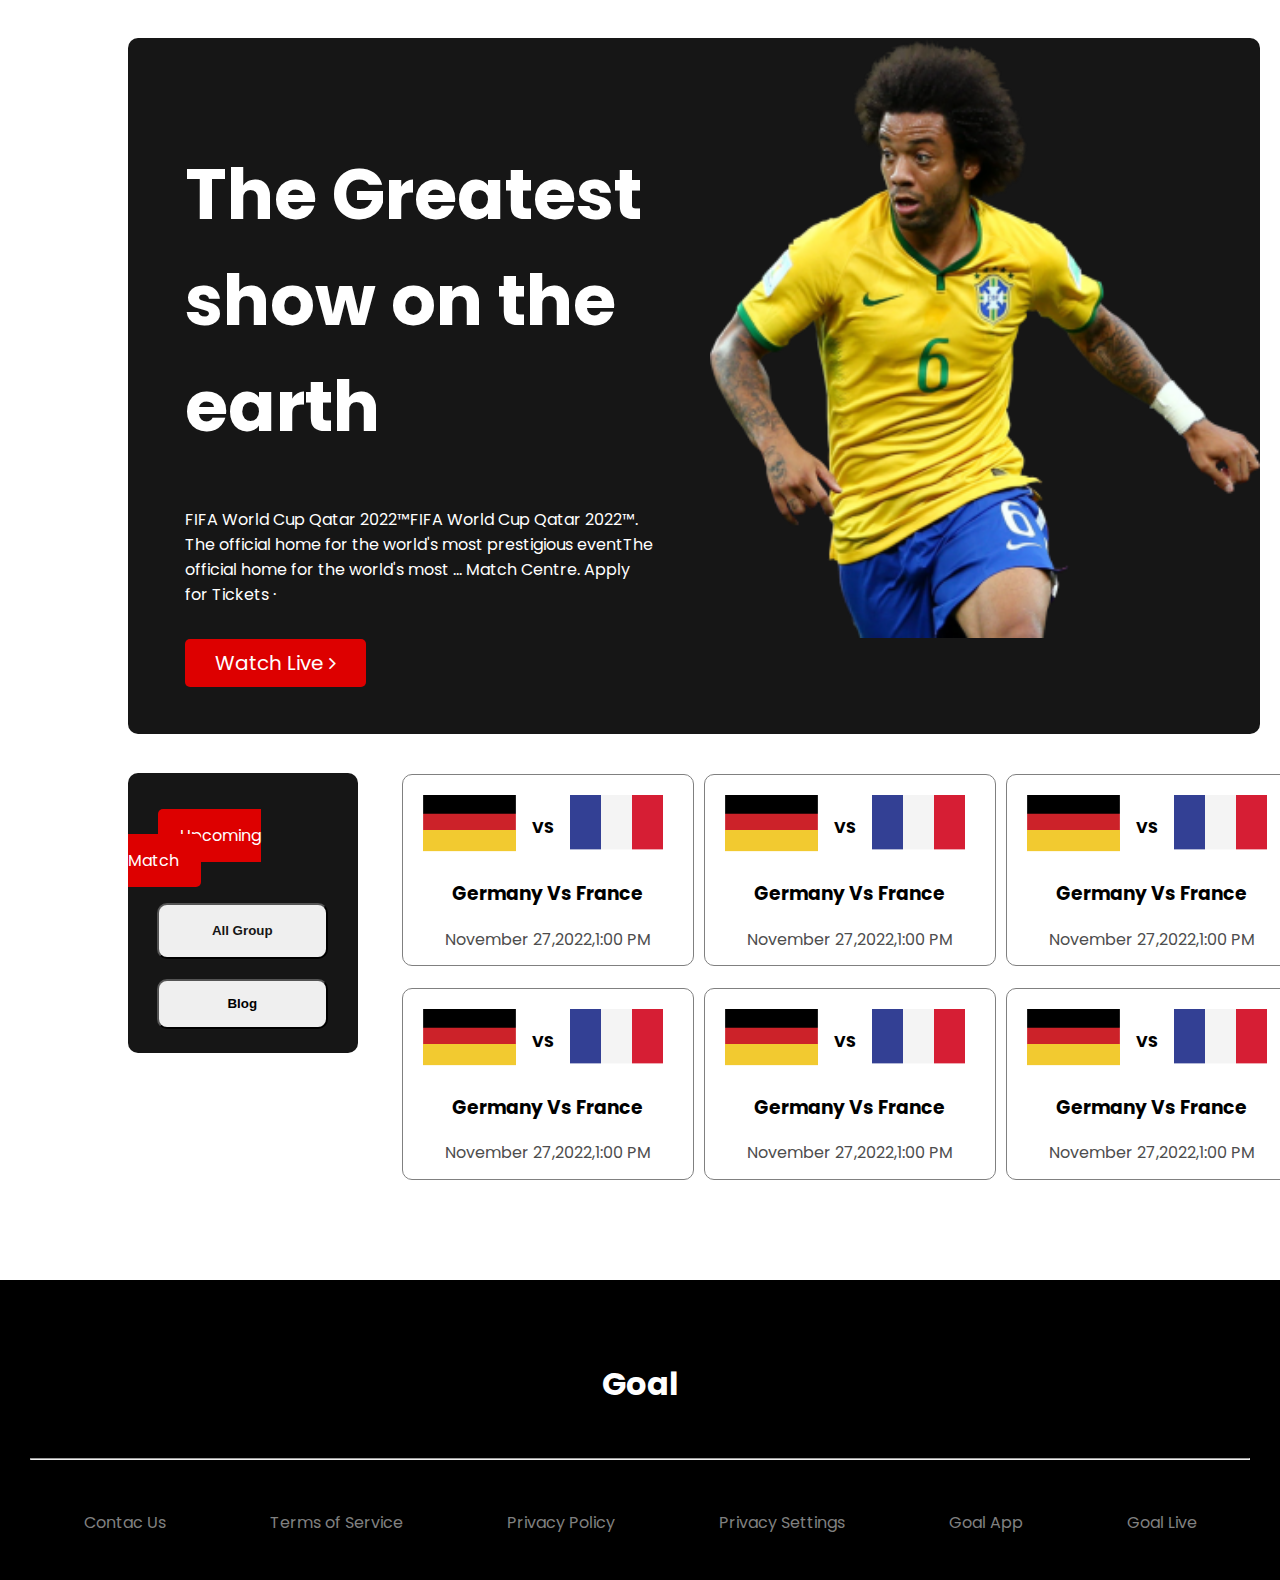
==== main.html @ 580be4d4 "pc done" ====
<!DOCTYPE html>
<html lang="en">
<head>
    <meta charset="UTF-8">
    <meta http-equiv="X-UA-Compatible" content="IE=edge">
    <meta name="viewport" content="width=device-width, initial-scale=1.0">
    
    <!-- google font  -->
    <link rel="preconnect" href="https://fonts.googleapis.com">
    <link rel="preconnect" href="https://fonts.gstatic.com" crossorigin>
    <link href="https://fonts.googleapis.com/css2?family=Poppins&display=swap" rel="stylesheet">

     <!-- ( FONT AWESOME ) -->
     <link rel="stylesheet" href="https://cdnjs.cloudflare.com/ajax/libs/font-awesome/4.7.0/css/font-awesome.min.css">

    <!-- style sheet  -->
    <link rel="stylesheet" href="style.css">

    <!-- title  -->
    <title>Upcoming Match</title>
</head>
<body>
    <!--header start-->
    <header>
        <div class="header">
            <div class="first-part">
                <h1 id="heading">The Greatest show on the earth</h1>   
                    <p class="para">FIFA World Cup Qatar 2022™FIFA World Cup Qatar 2022™. The official home for the world's most prestigious eventThe official home for the world's most ...
                        Match Centre. Apply for Tickets ·</p><br>
                        <a class="link-button" target="_blank" href="">Watch Live <span><i class="fa fa-angle-right"></i></span></a>     
        </div>
        <!--header image start-->
        <div class="image">
            <img src="assets/Banner Image.png" alt="">
        </div>
        <!-- header image end -->
        </div>
        </header>
        <!--header end-->
        <div class="second-part">
            <!--left side bar start-->
            <div class="leftSideBar"><br><br>
                     
                <a class="upcoming1" target="_blank" href="index.html">Upcoming Match</a>   
                 
                
                <button class="four"><a href="#">All Group</a></button>
                
                <button class="three"><a href="#">Blog</a></button>
            </div>
            <!--left side bar end-->

            <!--right side bar start-->
            <div class="rightSectionBar">
                <div class="rightBar">
                    <div class="matchSection">
                        <div class="image1">
                            <img src="assets/germany Flag.png" alt="">
                        </div>
                            <h4 class="vs">VS</h4>
                            <div class="image2">
                                <img src="assets/Flag.png" alt="">
                            </div>
                    </div>
                        
                    <div class="text">
                        <h3>Germany Vs France</h3>
                    <p class="num2">November 27,2022,1:00 PM</p>
                    </div>
                        </div>
                    <div class="rightBar">
                    <div class="matchSection">
                        <div class="image1">
                            <img src="assets/germany Flag.png" alt="">
                        </div>
                            <h4 class="vs">VS</h4>
                            <div class="image2">
                                <img src="assets/Flag.png" alt="">
                            </div>
                    </div>
                        
                    <div class="text">
                        <h3>Germany Vs France</h3>
                    <p class="num2">November 27,2022,1:00 PM</p>
                    </div>
                        </div>
                    <div class="rightBar">
                    <div class="matchSection">
                        <div class="image1">
                            <img src="assets/germany Flag.png" alt="">
                        </div>
                            <h4 class="vs">VS</h4>
                            <div class="image2">
                                <img src="assets/Flag.png" alt="">
                            </div>
                    </div>
                        
                    <div class="text">
                        <h3>Germany Vs France</h3>
                    <p class="num2">November 27,2022,1:00 PM</p>
                    </div>
                        </div>
                    <div class="rightBar">
                    <div class="matchSection">
                        <div class="image1">
                            <img src="assets/germany Flag.png" alt="">
                        </div>
                            <h4 class="vs">VS</h4>
                            <div class="image2">
                                <img src="assets/Flag.png" alt="">
                            </div>
                    </div>
                        
                    <div class="text">
                        <h3>Germany Vs France</h3>
                    <p class="num2">November 27,2022,1:00 PM</p>
                    </div>
                        </div>
                    <div class="rightBar">
                    <div class="matchSection">
                        <div class="image1">
                            <img src="assets/germany Flag.png" alt="">
                        </div>
                            <h4 class="vs">VS</h4>
                            <div class="image2">
                                <img src="assets/Flag.png" alt="">
                            </div>
                    </div>
                        
                    <div class="text">
                        <h3>Germany Vs France</h3>
                    <p class="num2">November 27,2022,1:00 PM</p>
                    </div>
                        </div>
                    <div class="rightBar">
                    <div class="matchSection">
                        <div class="image1">
                            <img src="assets/germany Flag.png" alt="">
                        </div>
                            <h4 class="vs">VS</h4>
                            <div class="image2">
                                <img src="assets/Flag.png" alt="">
                            </div>
                    </div>
                        
                    <div class="text">
                        <h3>Germany Vs France</h3>
                    <p class="num2">November 27,2022,1:00 PM</p>
                    </div>
                        </div>
            </div>
            <!-- right side bar end -->
            </div>
    
       <!-- footer start  -->
       <footer>
        <div class="foot">
            <h1 class="foot-heading">Goal</h1><hr>
            <div class="end"> 
    
                <a class="link-btn" target="_blank" href="">Contac Us</a>
                
                <a class="link-btn" target="_blank" href="">Terms of Service </a>
                
                <a class="link-btn" target="_blank" href="">Privacy Policy</a>     
                
                <a class="link-btn" target="_blank" href="">Privacy Settings </a>
                
                <a class="link-btn" target="_blank" href="">Goal App </a>
               
                <a class="link-btn" target="_blank" href="">Goal Live</a>
                
            </div>
        </div>
    </footer>
    <!-- footer end   -->
       
</body>
</html>
---- style.css ----
body {
    font-family: 'Poppins', sans-serif;
    margin: 0%;
}
.header {
    text-align: left;
    display: flex;
    background-color: #161616 ;
    margin-top: 3%;
    margin-left: 10%;
    margin-right: 1.6%;
    border-radius: 10px;
}
.player{
  width: 300px;

}
.first-part{
    padding: 5%;
    width: 50% ;
}
#heading{
    color: white;
    font-size: 70px;
}
.para{
    color: white;
}
.link-button {
    text-decoration: none;
    background-color: #DD0000;
    color: white;
    padding: 10px 30px 10px 30px;
    border-radius: 5px;
    border: none;
    font-size: 20px;
    font-family: 'Poppins', sans-serif;
}
.image img{
    height: 600px;
    width: 550px;
}
.second-part{
    display: flex;
    /* margin-right: 10%; */
    /* margin-left: 1%; */
}
.leftSideBar{
    margin-top: 3%;
    margin-left: 10%;
    background-color: #161616;
    height: 280px;
    width: 250px;
    border-radius: 10px;
}
.one{
    margin: 30px 37px 10px;
    width: 69%;
    height: 20%;
    color: black;
    border-radius: 10px;
    padding: 5px 10px;
    cursor: pointer;
}
.two{
    margin: 10px 37px;
    width: 69%;
    height: 18%;
    background-color: #DD0000;
    border-radius: 10px;
    cursor: pointer;
}
.three{
    /* margin: 10px 60px; */
    margin: 10px 29px;
    width: 74%;
    height: 18%;
    border-radius: 10px;
    cursor: pointer;
}
.four{
    margin: 30px 29px 10px;
    width: 74%;
    height: 20%;
    color: black;
    border-radius: 10px;
    padding: 5px 10px;
    cursor: pointer;
}
 .upcoming{
    margin: 40px;
    color: black;
    text-decoration: none;
    background-color: white; 
    padding: 15px ;
    border-radius: 5px;
} 
.upcoming1{
   margin: 30px;
   
    color: white;
    text-decoration: none;
    background-color: #DD0000;
    padding: 15px 22px ;
    border-radius: 5px;
}

.one a{
    text-decoration: none;
    color: #161616;
    font-weight: 700;
}

.two a{
    text-decoration: none;
    color: white;
    font-weight: 700;
}
.three a{
    text-decoration: none;
    color: black;
    font-weight: 700;
}
.four a{
    text-decoration: none;
    color: #161616;
    font-weight: 700;
}
.rightSideBar{
   display: grid;
   grid-template-columns: repeat(3, 1fr);
  gap: 10px;
  margin-top: 2.2%;
}
.rightSectionBar{
    display: grid;
    grid-template-columns: repeat(3, 1fr);
   gap: 10px;
   margin-top: 2.2%;
   margin-left: 2%; 
}
.rightSide{
    margin-top: 4%;
    margin-left: 6%;
    height: 380px;
    width:300px; 
    border: 1px solid gray;
    border-radius: 10px;
}
.rightBar{
    margin-top: 4%;
    margin-left: 6%;
    height: 150px;
    width: 250px; 
    border: 1px solid gray;
    border-radius: 10px;
    padding: 20px;
}
.matchSection{
    display: flex;
}
.vs{
    margin: 20px 15px;
}
.text{
   text-align: center 
}
.link-bttn{
    margin-top: 40%;
    font-weight: 700;
    color: black;
    text-decoration: none;
    border:1px solid black;
    padding: 10px 30px;
    border-radius: 10px;
    margin-left: 15px;
 }
 .rightSideBar .rightSide h3{
    margin-left: 15px;
    padding: 8px 5px;
 }
.count{
    display: flex;
    margin-left: 15px;
    margin-bottom: 5px;
}
.num{
    margin: 5px;
    color: #161616;
}
.num2{
    margin: 5px;
    color: #4D4D4D;
}
.ssf{
    display: flex;
    height: 35px;
}
footer{
    background-color: black;
    width: 100%;
    height: 300px;
    margin-top:100px ;
}
footer .foot{
    padding: 30px;
    text-align: center;
}
.foot-heading{
    color: white;
    margin: 50px;
}
.end{
    margin-top: 50px;
}
.link-btn{
    text-decoration: none;
    color: gray;
    padding: 5px 50px;
}
/* media query for mobile  */
@media screen and (max-width:576px) {
    .header{
        width: 100%;
        flex-direction: column;
    }
    .first-part{
        width: 50%;
    }
}
@media screen and (min-width:577px) and (max-width:992px) {
    
}
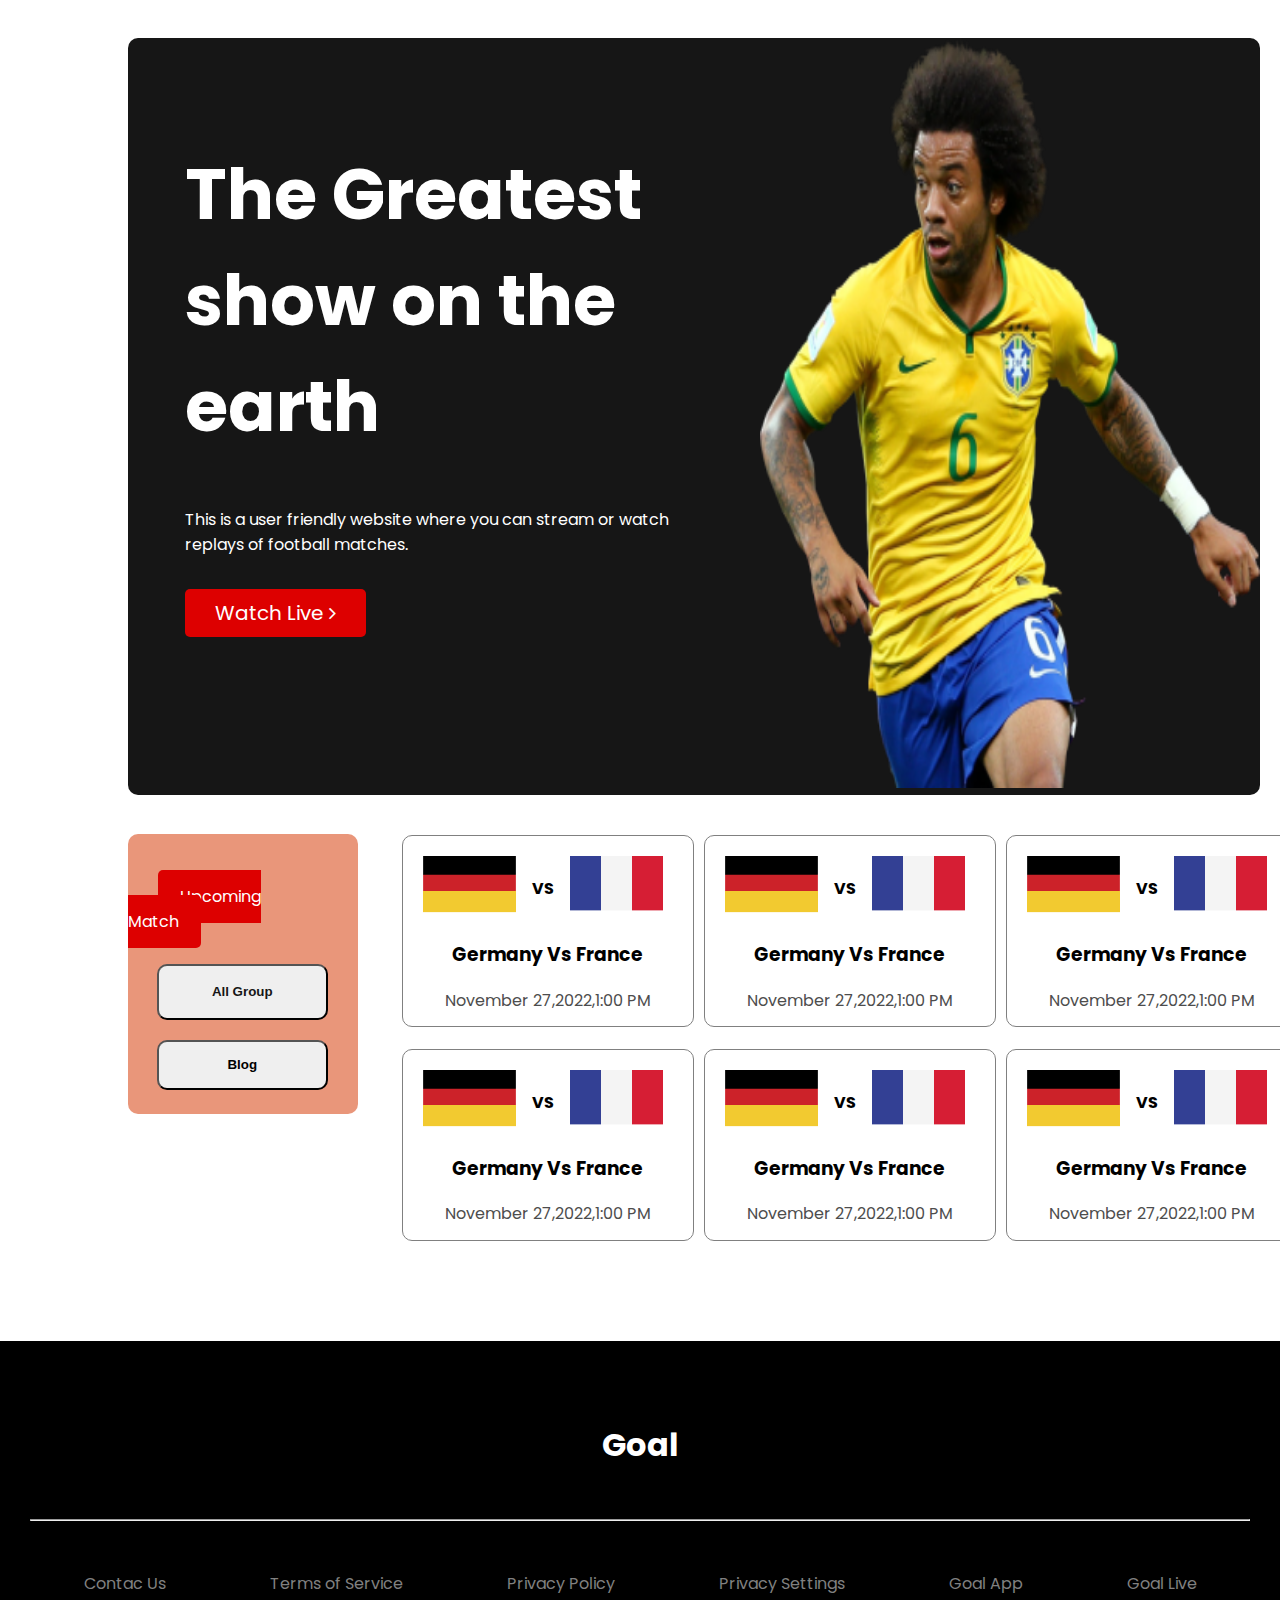
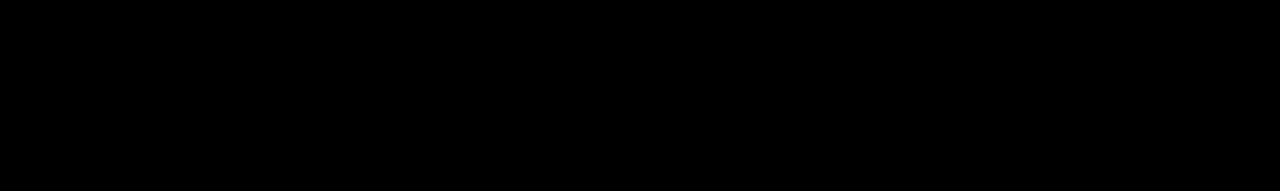
==== commit 1f2927a2: "added last time" ====
--- a/main.html
+++ b/main.html
@@ -25,8 +25,7 @@
         <div class="header">
             <div class="first-part">
                 <h1 id="heading">The Greatest show on the earth</h1>   
-                    <p class="para">FIFA World Cup Qatar 2022™FIFA World Cup Qatar 2022™. The official home for the world's most prestigious eventThe official home for the world's most ...
-                        Match Centre. Apply for Tickets ·</p><br>
+                    <p class="para">This is a user friendly website where you can stream or watch replays of football matches.</p><br>
                         <a class="link-button" target="_blank" href="">Watch Live <span><i class="fa fa-angle-right"></i></span></a>     
         </div>
         <!--header image start-->
--- a/style.css
+++ b/style.css
@@ -35,11 +35,20 @@
     border: none;
     font-size: 20px;
     font-family: 'Poppins', sans-serif;
-}
+    transition: font-size 2.5s ease-out;
+   
+}
+   .link-button:hover{
+    font-size: 35px;
+    color: #161616;
+   }
 .image img{
-    height: 600px;
-    width: 550px;
-}
+height: 750px;
+width: 500px;
+
+
+}
+
 .second-part{
     display: flex;
     /* margin-right: 10%; */
@@ -48,7 +57,7 @@
 .leftSideBar{
     margin-top: 3%;
     margin-left: 10%;
-    background-color: #161616;
+    background-color: darksalmon;
     height: 280px;
     width: 250px;
     border-radius: 10px;
@@ -147,6 +156,17 @@
     border: 1px solid gray;
     border-radius: 10px;
 }
+.view{
+    background-color: #DD0000;
+    color: white;
+font-weight: 200;
+height: 60px;
+width: 120px;
+margin: 60px 390px 0px ;
+padding: 20px;
+border-radius: 10px;
+display: none;
+}
 .rightBar{
     margin-top: 4%;
     margin-left: 6%;
@@ -199,7 +219,7 @@
 footer{
     background-color: black;
     width: 100%;
-    height: 300px;
+    height: 450px;
     margin-top:100px ;
 }
 footer .foot{
@@ -220,14 +240,130 @@
 }
 /* media query for mobile  */
 @media screen and (max-width:576px) {
-    .header{
-        width: 100%;
+    .header {
         flex-direction: column;
+        text-align: center;
+      }
+      .first-part {
+        width: 100%;
+        padding: 10px 0;
+      }
+      .header .image img{
+        height: 300px;
+        width: 300px;
+      }
+      .second-part{
+        flex-direction: column;
+        align-items: center;
+      }
+      .second-part .leftSideBar{
+        background-color: white;
+        width: 100%;
+        
+      }
+       
+      .leftSideBar .upcoming{
+        width: 100%;
+        border: 2px solid black;
+        border-radius: 10px;
+        padding:15px 94px ;
+      }
+
+      .leftSideBar .button2{
+        width: 62%;
+        border: 2px solid black;
+        border-radius: 5px;
+        color:black ;
+      }
+    .rightSideBar{
+        grid-template-columns: repeat(1,1fr);
+        width: 100%;
+      }
+      .rightSideBar .rightSide{
+       margin-left: 80px;
+      }
+      footer{
+        height: 400px;
+      }
+      .end{
+        display: inline-block;
+      }
     }
-    .first-part{
-        width: 50%;
+@media screen and (min-width:577px) and (max-width:992px) {
+    .header {
+        width: 80%;
+         }
+         .header .first-part{
+            width: 38%;
+         }
+         .header .first-part #heading{
+          font-size: 35px;
+          font-weight: 20;
+         }
+         .header .first-part .para{
+            font-size: 15px;
+         }
+         .header .image{
+            width: 38%;
+         }
+         .header .image img{
+            height: 300px;
+            width: 300px;
+            margin-top: 30%;
+          }     
+    .second-part{
+        flex-direction: column; 
+    } 
+      .upcoming{
+        border: 1px solid black;
+        border-radius: 10px; 
+      } 
+    .leftSideBar{
+        background-color: white;
+       margin-left: 130px;
     }
-}
-@media screen and (min-width:577px) and (max-width:992px) {
-    
-}+    .leftSideBar .button2{
+        width: 62%;
+        border: 2px solid black;
+        border-radius: 5px;
+        color:black ;
+      }
+    .rightSideBar{
+        grid-template-columns: repeat(2,1fr);
+        width: 100%;
+        margin-left: 20px;
+    }
+    .view{
+        background-color: #DD0000;
+        color: white;
+    font-weight: 200;
+    height: 60px;
+    width: 120px;
+    margin: 60px 390px 0px ;
+    padding: 20px;
+    border-radius: 10px;
+    display: inline;
+    }
+    footer{
+        height: 370px;
+      }
+     .end{
+        display: flex;
+     }
+     .link-btn{
+        padding: 5px 10px;
+     }
+     .social-icons {
+       display: inline;
+      }
+      .social-icons a i {
+        width: 32px;
+        height: 32px;
+        line-height: 32px;
+        border-radius: 50%;
+        color: #969bab;
+        background-color: #e7e7e8;
+        margin: 10px 5px;
+      }
+
+    }